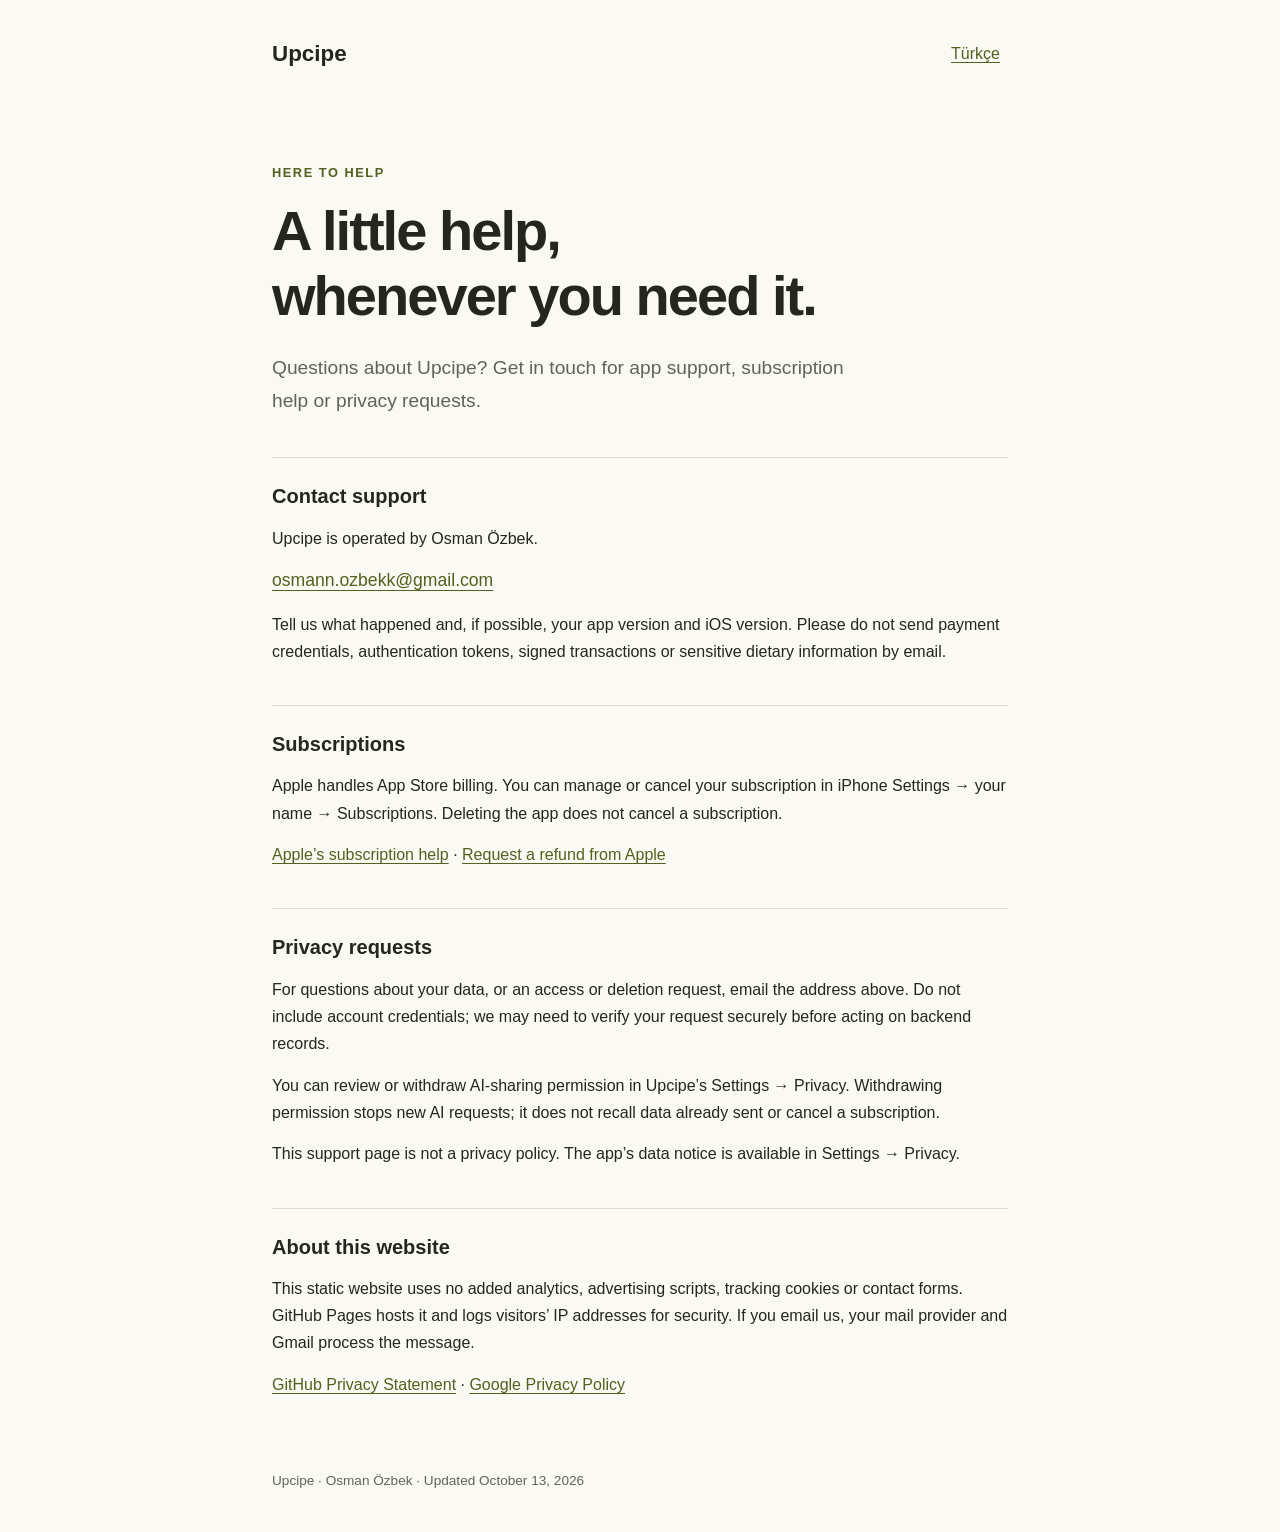
==== index.html @ 88bcdf1f "Publish Upcipe English and Turkish support pages" ====
<!doctype html>
<html lang="en">
<head>
  <meta charset="utf-8">
  <meta name="viewport" content="width=device-width, initial-scale=1">
  <meta name="description" content="Contact Upcipe support for help with recipes, subscriptions or privacy requests.">
  <meta name="referrer" content="no-referrer">
  <title>Upcipe · Support</title>
  <link rel="stylesheet" href="style.css">
</head>
<body>
  <a class="skip" href="#main">Skip to content</a>
  <header><a class="brand" href="./">Upcipe</a><nav aria-label="Language"><a href="tr/" lang="tr" hreflang="tr">Türkçe</a></nav></header>
  <main id="main">
    <p class="eyebrow">HERE TO HELP</p>
    <h1>A little help,<br>whenever you need it.</h1>
    <p class="intro">Questions about Upcipe? Get in touch for app support, subscription help or privacy requests.</p>
    <section aria-labelledby="contact"><h2 id="contact">Contact support</h2>
      <p>Upcipe is operated by Osman Özbek.</p>
      <p><a class="email" href="mailto:osmann.ozbekk@gmail.com">osmann.ozbekk@gmail.com</a></p>
      <p>Tell us what happened and, if possible, your app version and iOS version. Please do not send payment credentials, authentication tokens, signed transactions or sensitive dietary information by email.</p>
    </section>
    <section aria-labelledby="subscriptions"><h2 id="subscriptions">Subscriptions</h2>
      <p>Apple handles App Store billing. You can manage or cancel your subscription in iPhone Settings → your name → Subscriptions. Deleting the app does not cancel a subscription.</p>
      <p><a href="https://support.apple.com/en-us/118428">Apple’s subscription help</a> · <a href="https://reportaproblem.apple.com/">Request a refund from Apple</a></p>
    </section>
    <section aria-labelledby="privacy"><h2 id="privacy">Privacy requests</h2>
      <p>For questions about your data, or an access or deletion request, email the address above. Do not include account credentials; we may need to verify your request securely before acting on backend records.</p>
      <p>You can review or withdraw AI-sharing permission in Upcipe’s Settings → Privacy. Withdrawing permission stops new AI requests; it does not recall data already sent or cancel a subscription.</p>
      <p>This support page is not a privacy policy. The app’s data notice is available in Settings → Privacy.</p>
    </section>
    <section aria-labelledby="website"><h2 id="website">About this website</h2>
      <p>This static website uses no added analytics, advertising scripts, tracking cookies or contact forms. GitHub Pages hosts it and logs visitors’ IP addresses for security. If you email us, your mail provider and Gmail process the message.</p>
      <p><a href="https://docs.github.com/en/site-policy/privacy-policies/github-general-privacy-statement">GitHub Privacy Statement</a> · <a href="https://policies.google.com/privacy">Google Privacy Policy</a></p>
    </section>
  </main>
  <footer>Upcipe · Osman Özbek · Updated October 13, 2026</footer>
</body>
</html>
---- style.css ----
:root { color-scheme: light dark; --paper: #faf9f3; --ink: #25271e; --muted: #626457; --accent: #54601f; --line: #dedfd2; }
* { box-sizing: border-box; }
body { margin: 0; background: var(--paper); color: var(--ink); font-family: -apple-system, BlinkMacSystemFont, "Segoe UI", sans-serif; font-size: 1rem; line-height: 1.7; }
header, main, footer { width: min(100% - 3rem, 46rem); margin-inline: auto; }
header { display: flex; justify-content: space-between; align-items: center; gap: 1rem; padding-block: 2rem; }
.brand { color: var(--ink); font-size: 1.4rem; font-weight: 650; text-decoration: none; }
main { padding-block: 2.5rem 1rem; }
.eyebrow { color: var(--accent); font-size: .8rem; letter-spacing: .12em; font-weight: 650; }
h1 { font-size: clamp(2rem, 6vw, 3.5rem); line-height: 1.15; font-weight: 600; letter-spacing: -.035em; margin: 1rem 0 1.5rem; }
.intro { font-size: 1.2rem; color: var(--muted); max-width: 38rem; }
section { margin-top: 2.5rem; padding-top: 1.5rem; border-top: 1px solid var(--line); }
h2 { font-size: 1.25rem; line-height: 1.4; margin: 0; font-weight: 600; }
p { margin-block: .9rem; }
a { color: var(--accent); text-underline-offset: .2em; overflow-wrap: anywhere; }
nav a { display: inline-block; padding: .5rem; }
.email { font-size: 1.1rem; }
a:focus-visible { outline: 3px solid var(--accent); outline-offset: 5px; border-radius: 2px; }
.skip { position: absolute; top: -10rem; left: 1rem; padding: .5rem 1rem; background: var(--paper); }
.skip:focus { top: 1rem; }
footer { padding-block: 2.5rem; color: var(--muted); font-size: .85rem; }
@media (prefers-color-scheme: dark) { :root { --paper: #20221b; --ink: #f3f2e9; --muted: #bbbfb0; --accent: #c2cd89; --line: #414638; } }
@media (max-width: 380px) { header, main, footer { width: calc(100% - 2rem); } main { padding-top: 1.5rem; } }
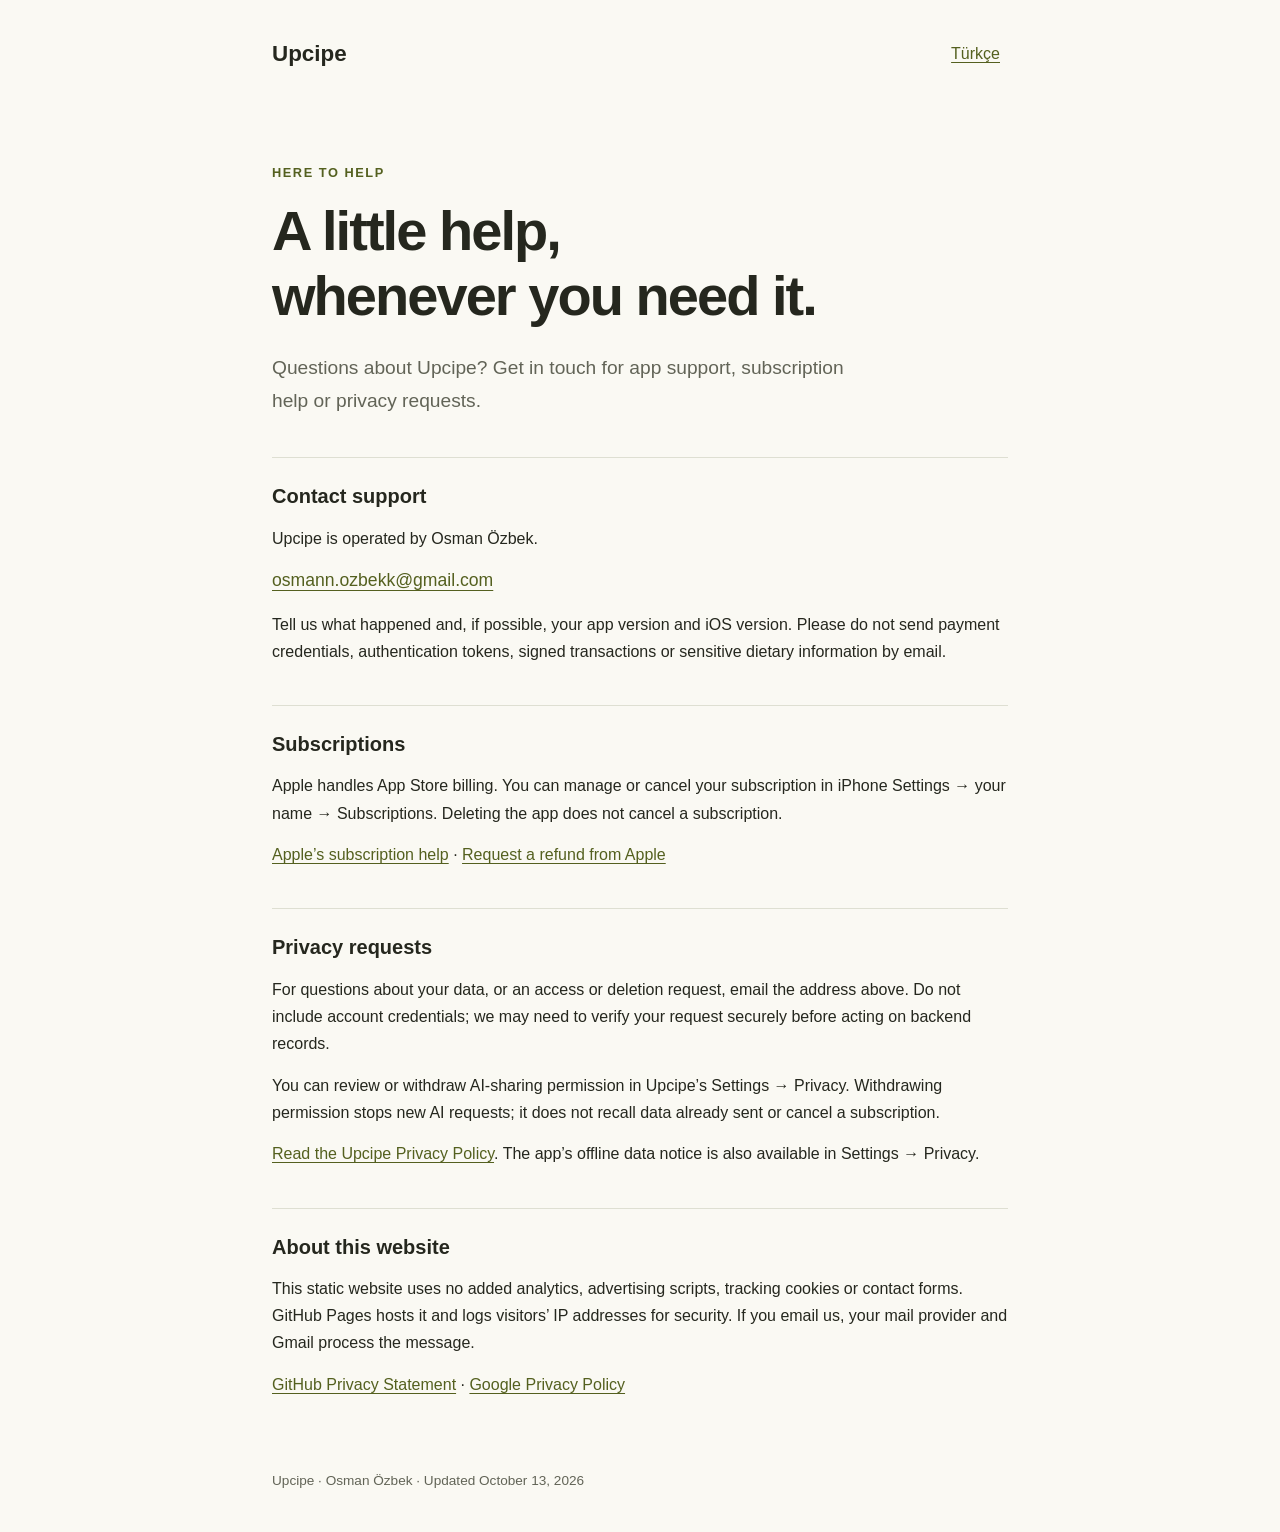
==== commit ae254fd0: "Publish Upcipe privacy policy based on verified production data flows" ====
--- a/index.html
+++ b/index.html
@@ -27,7 +27,7 @@
     <section aria-labelledby="privacy"><h2 id="privacy">Privacy requests</h2>
       <p>For questions about your data, or an access or deletion request, email the address above. Do not include account credentials; we may need to verify your request securely before acting on backend records.</p>
       <p>You can review or withdraw AI-sharing permission in Upcipe’s Settings → Privacy. Withdrawing permission stops new AI requests; it does not recall data already sent or cancel a subscription.</p>
-      <p>This support page is not a privacy policy. The app’s data notice is available in Settings → Privacy.</p>
+      <p><a href="privacy/">Read the Upcipe Privacy Policy</a>. The app’s offline data notice is also available in Settings → Privacy.</p>
     </section>
     <section aria-labelledby="website"><h2 id="website">About this website</h2>
       <p>This static website uses no added analytics, advertising scripts, tracking cookies or contact forms. GitHub Pages hosts it and logs visitors’ IP addresses for security. If you email us, your mail provider and Gmail process the message.</p>
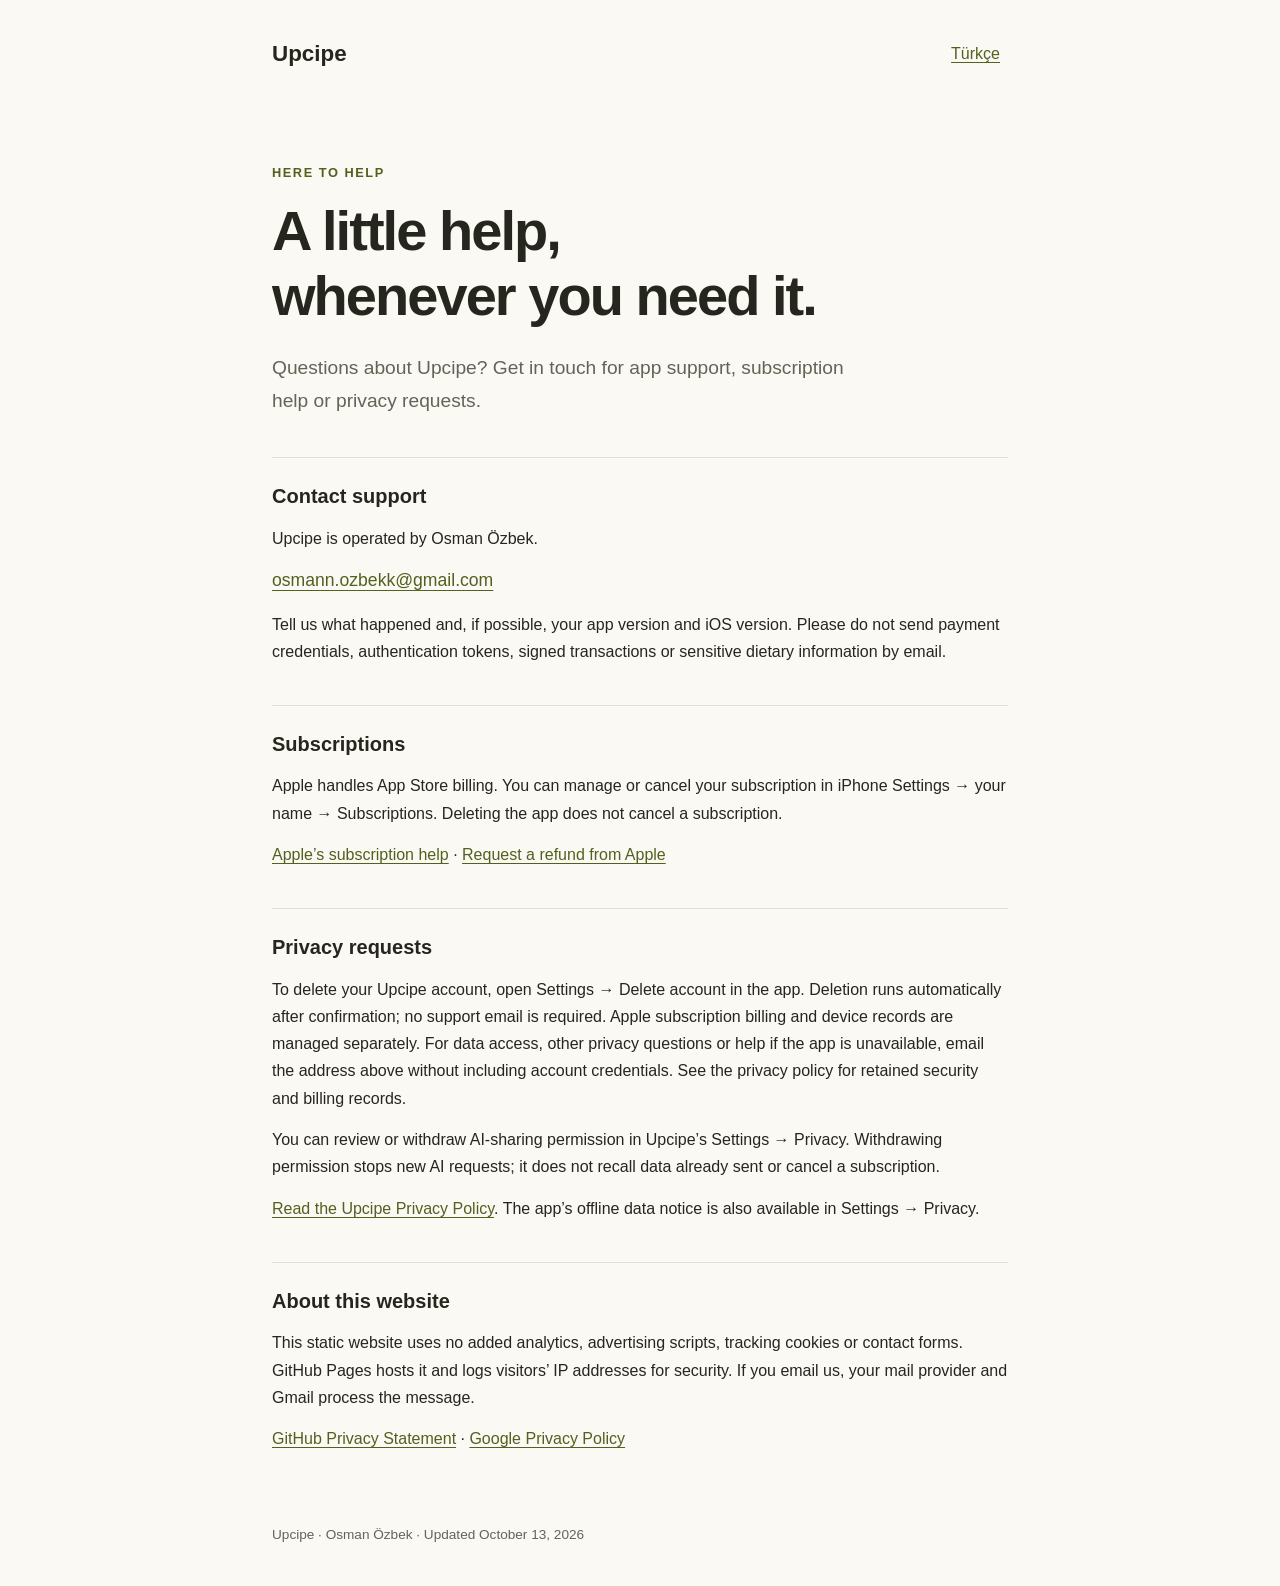
==== commit b078489f: "Explain automatic account deletion and subscription restoration" ====
--- a/index.html
+++ b/index.html
@@ -25,7 +25,7 @@
       <p><a href="https://support.apple.com/en-us/118428">Apple’s subscription help</a> · <a href="https://reportaproblem.apple.com/">Request a refund from Apple</a></p>
     </section>
     <section aria-labelledby="privacy"><h2 id="privacy">Privacy requests</h2>
-      <p>For questions about your data, or an access or deletion request, email the address above. Do not include account credentials; we may need to verify your request securely before acting on backend records.</p>
+      <p>To delete your Upcipe account, open Settings → Delete account in the app. Deletion runs automatically after confirmation; no support email is required. Apple subscription billing and device records are managed separately. For data access, other privacy questions or help if the app is unavailable, email the address above without including account credentials. See the privacy policy for retained security and billing records.</p>
       <p>You can review or withdraw AI-sharing permission in Upcipe’s Settings → Privacy. Withdrawing permission stops new AI requests; it does not recall data already sent or cancel a subscription.</p>
       <p><a href="privacy/">Read the Upcipe Privacy Policy</a>. The app’s offline data notice is also available in Settings → Privacy.</p>
     </section>
